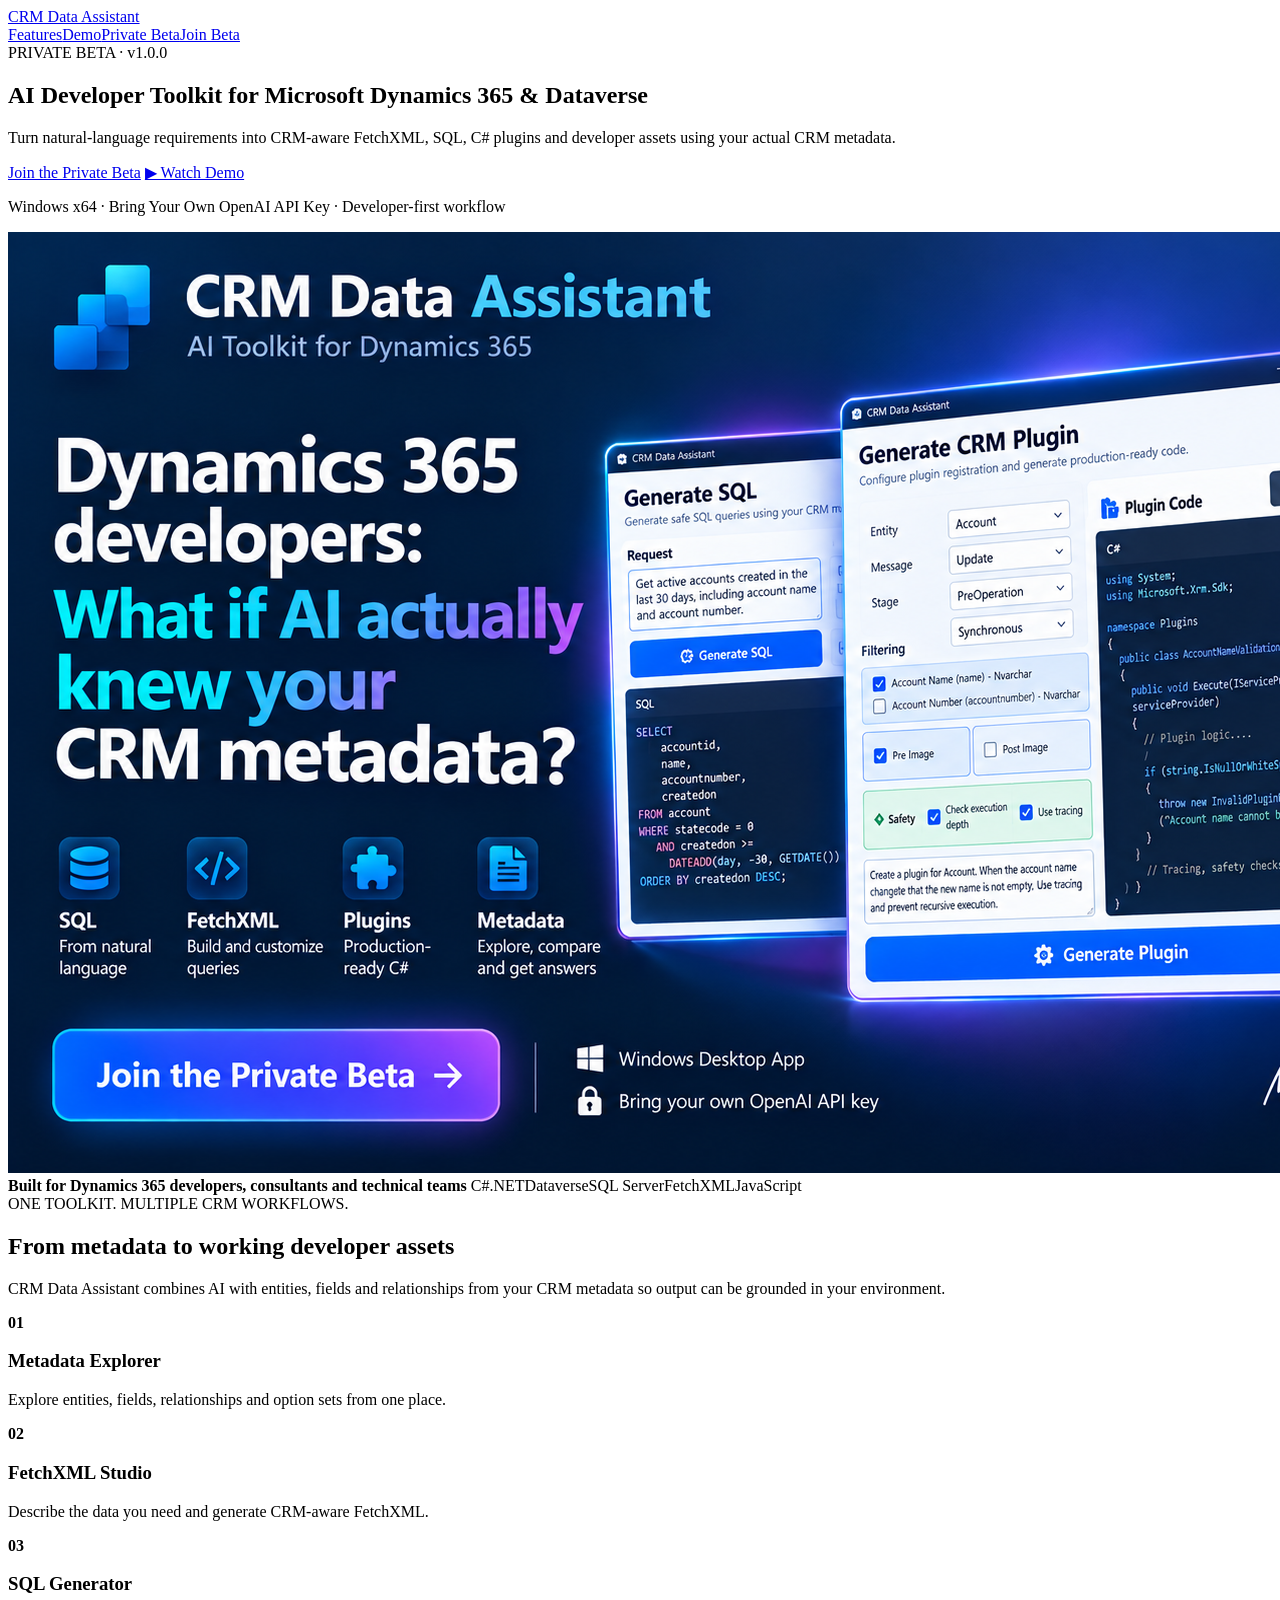
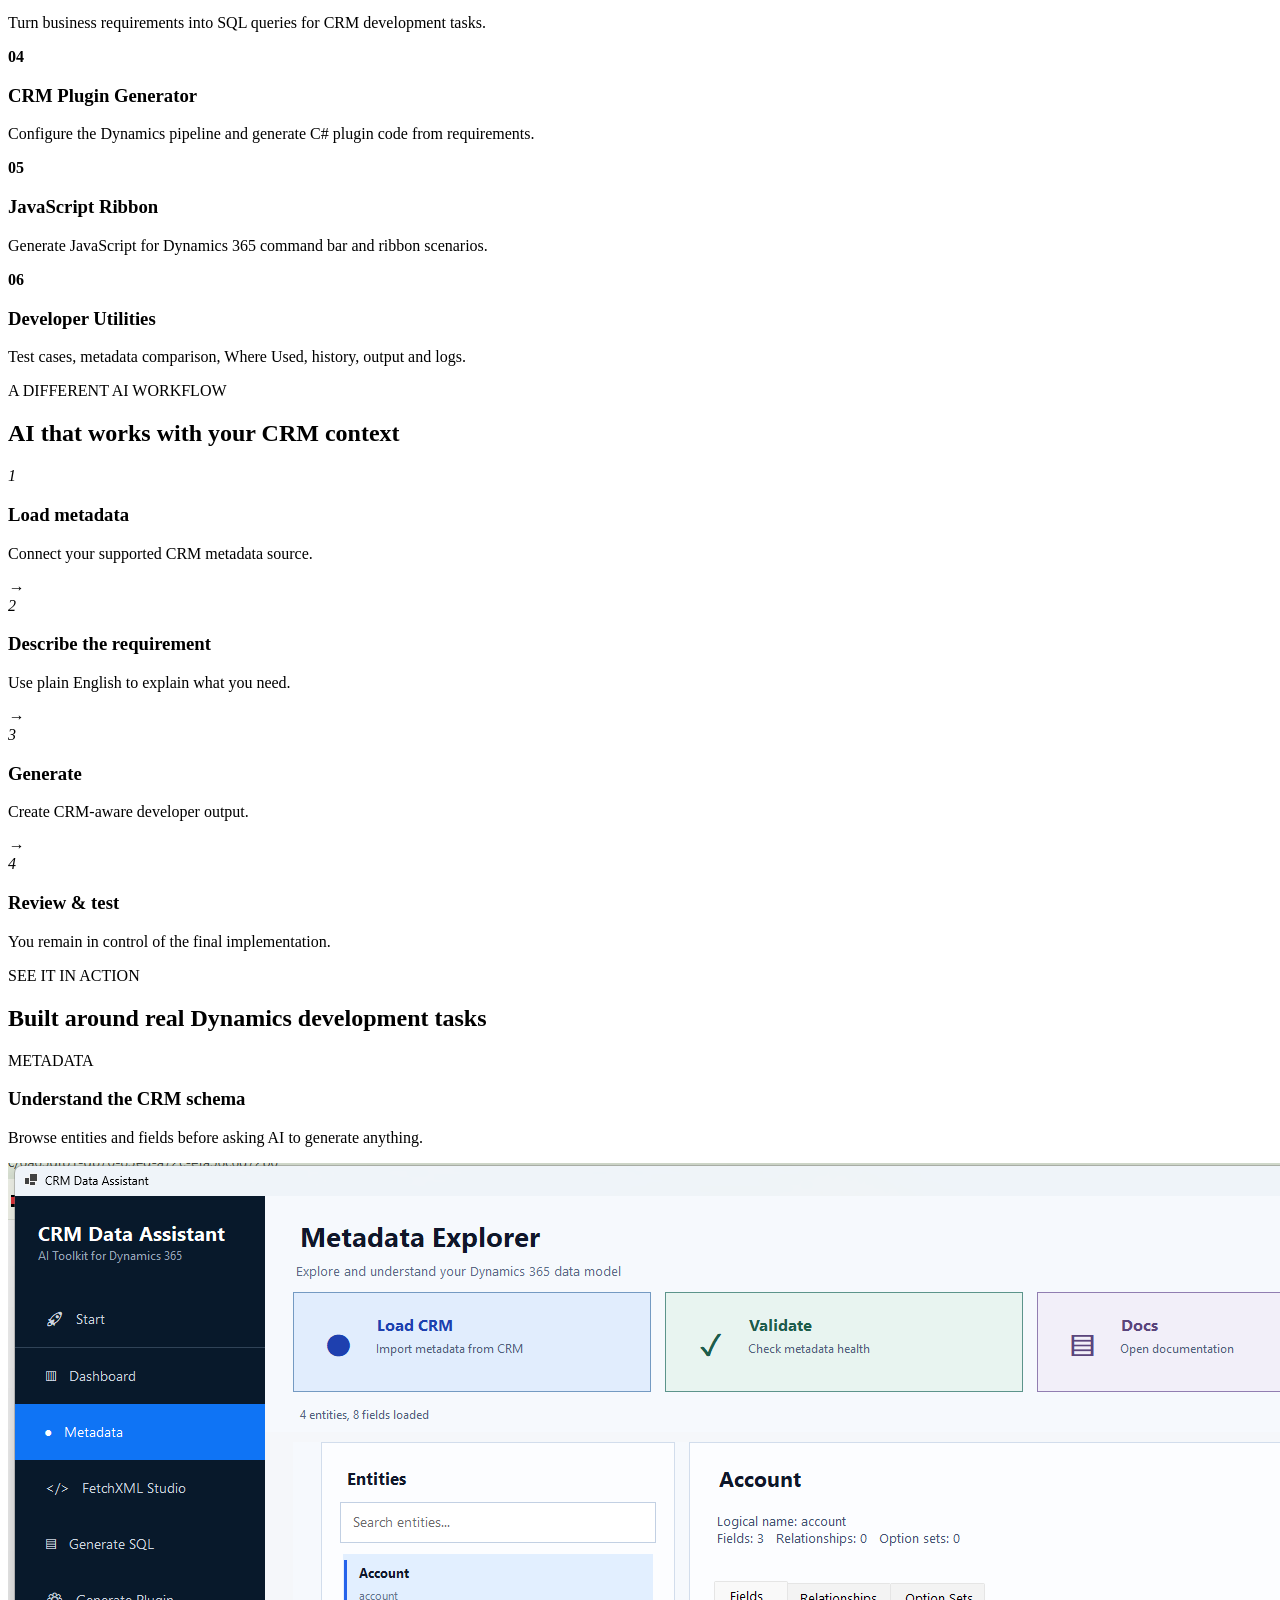
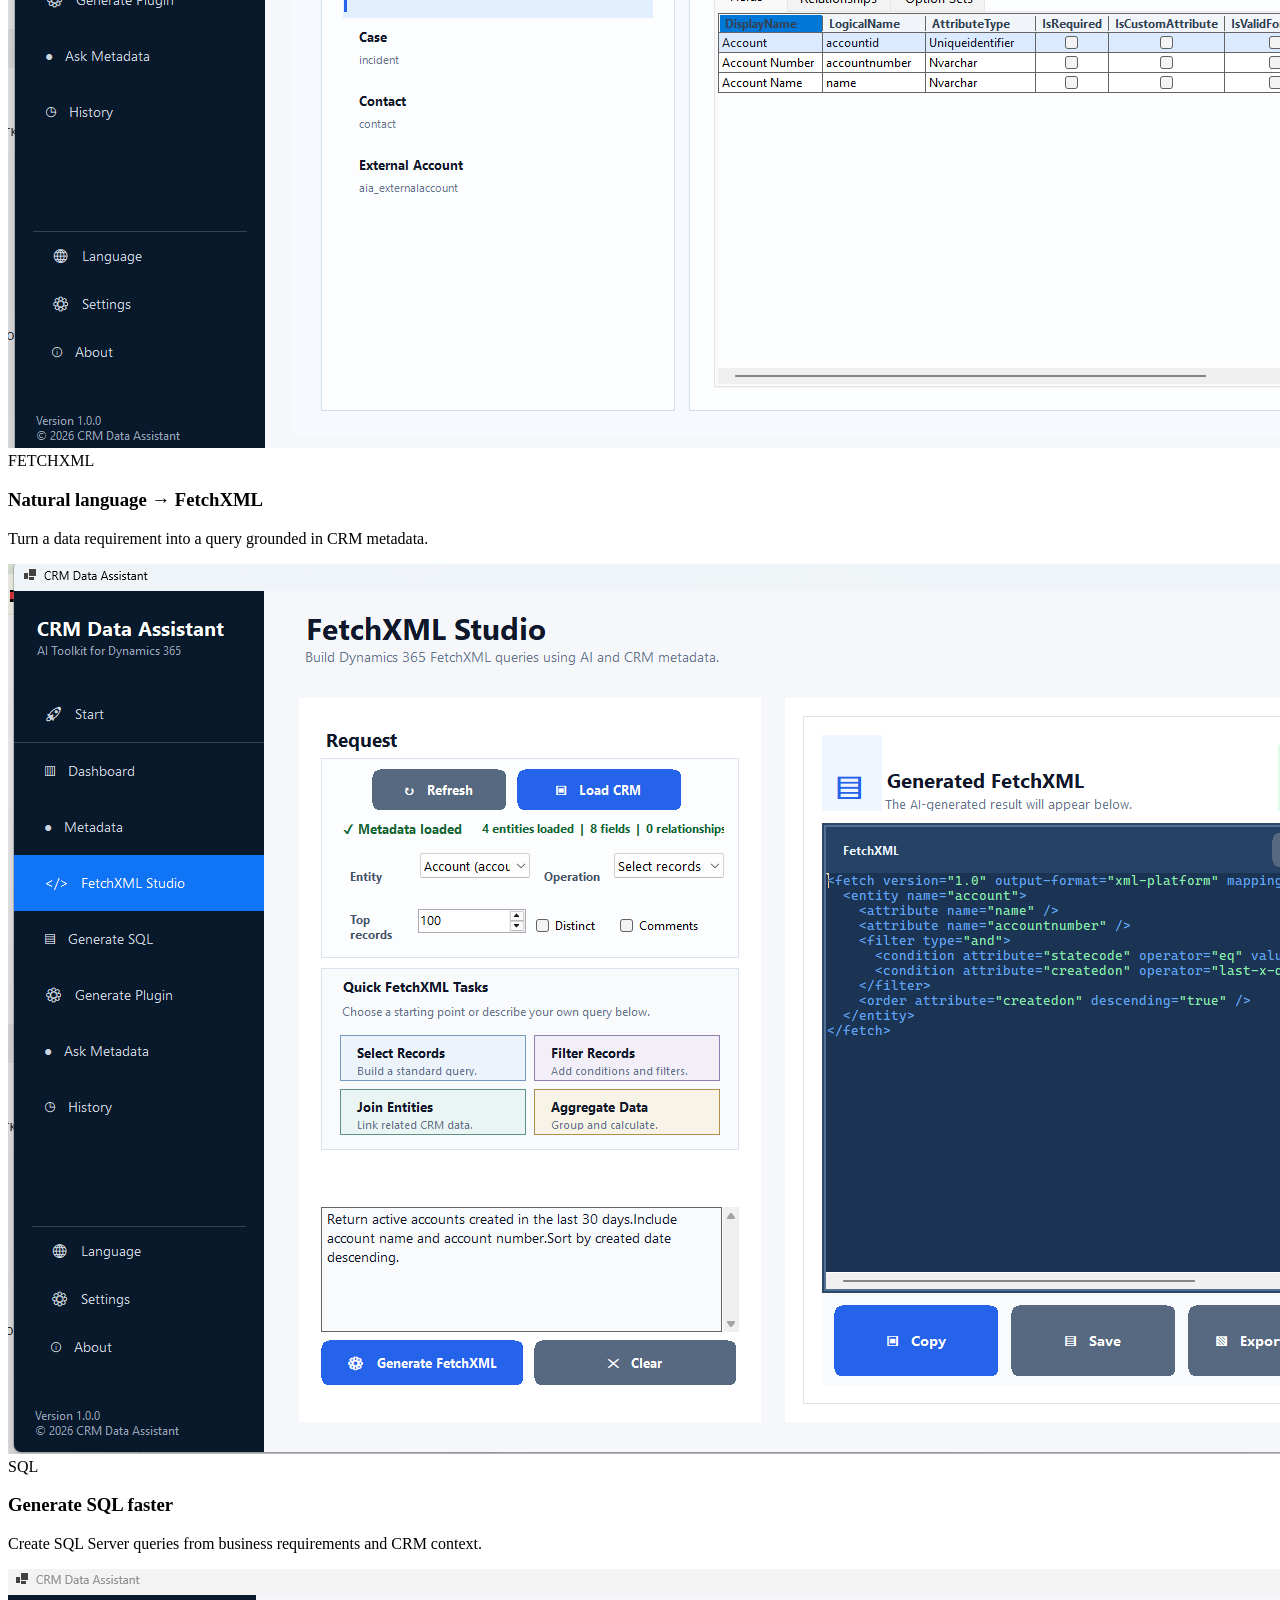
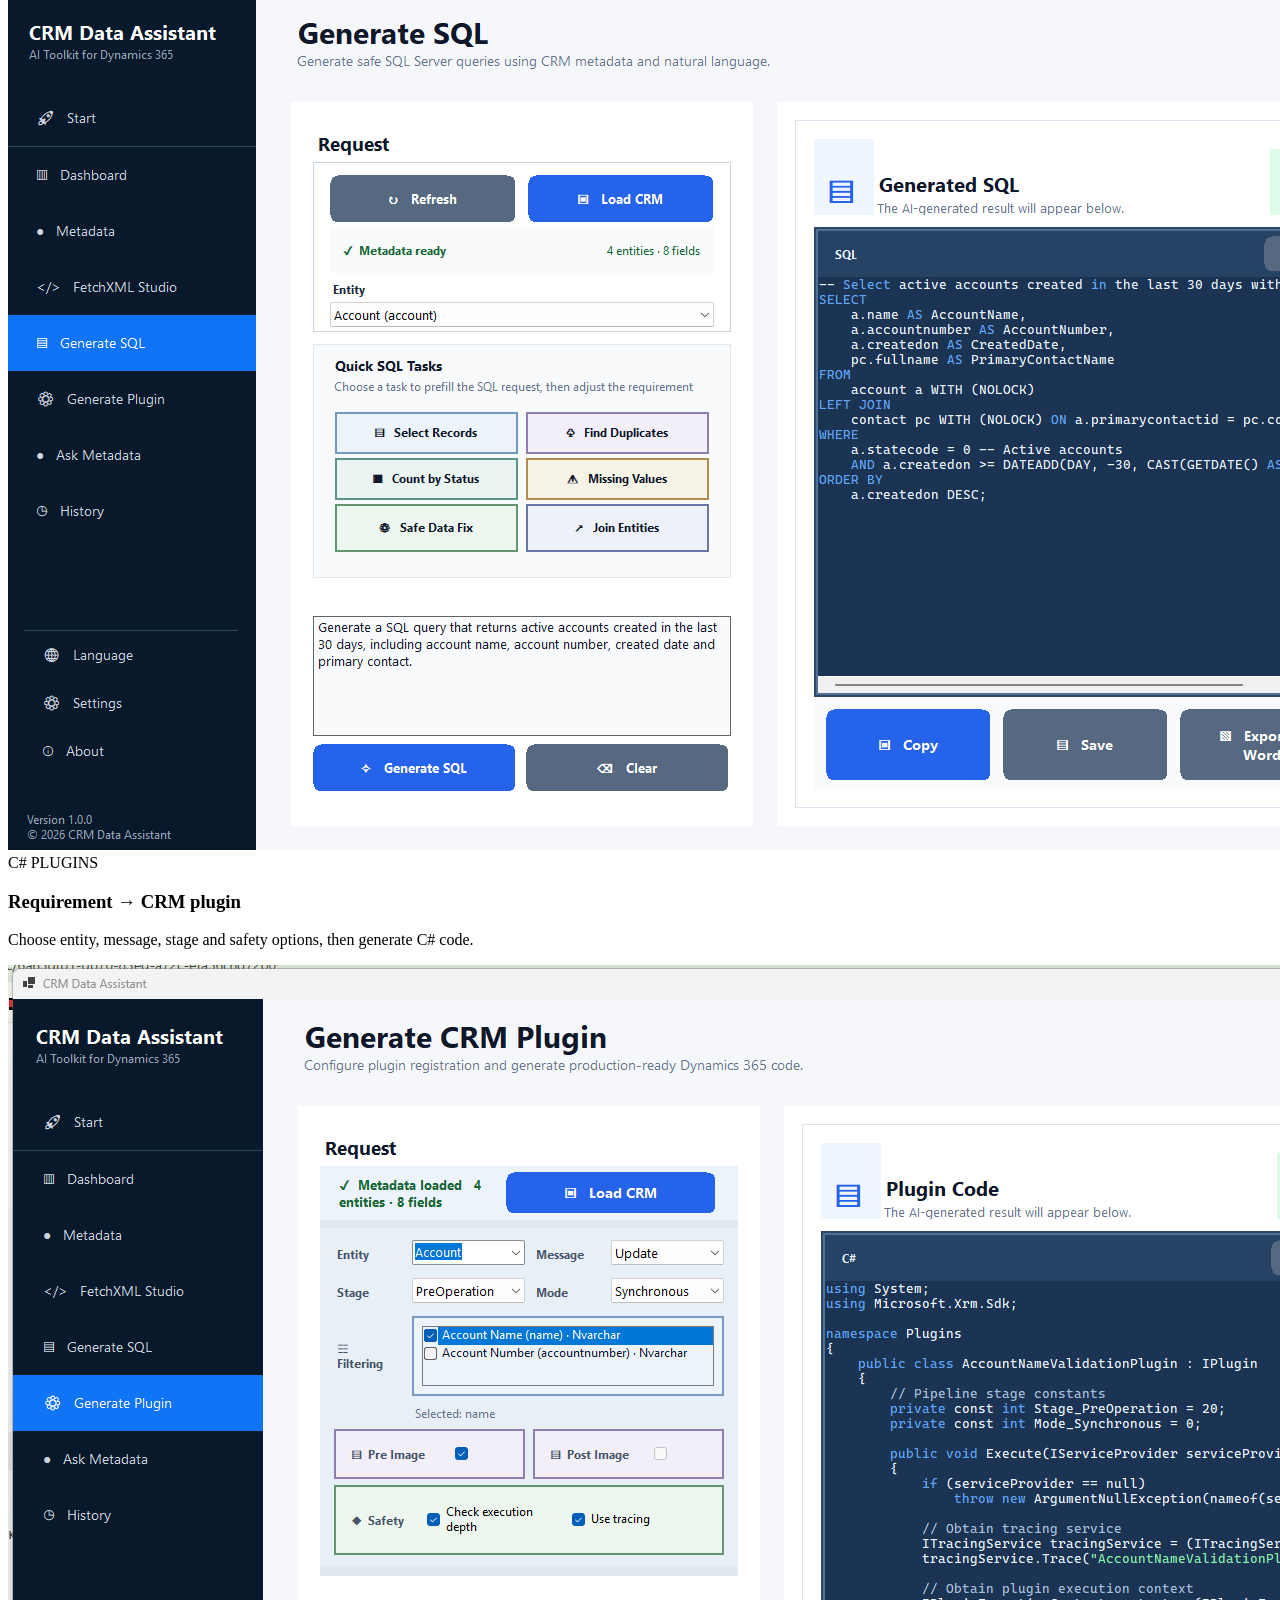
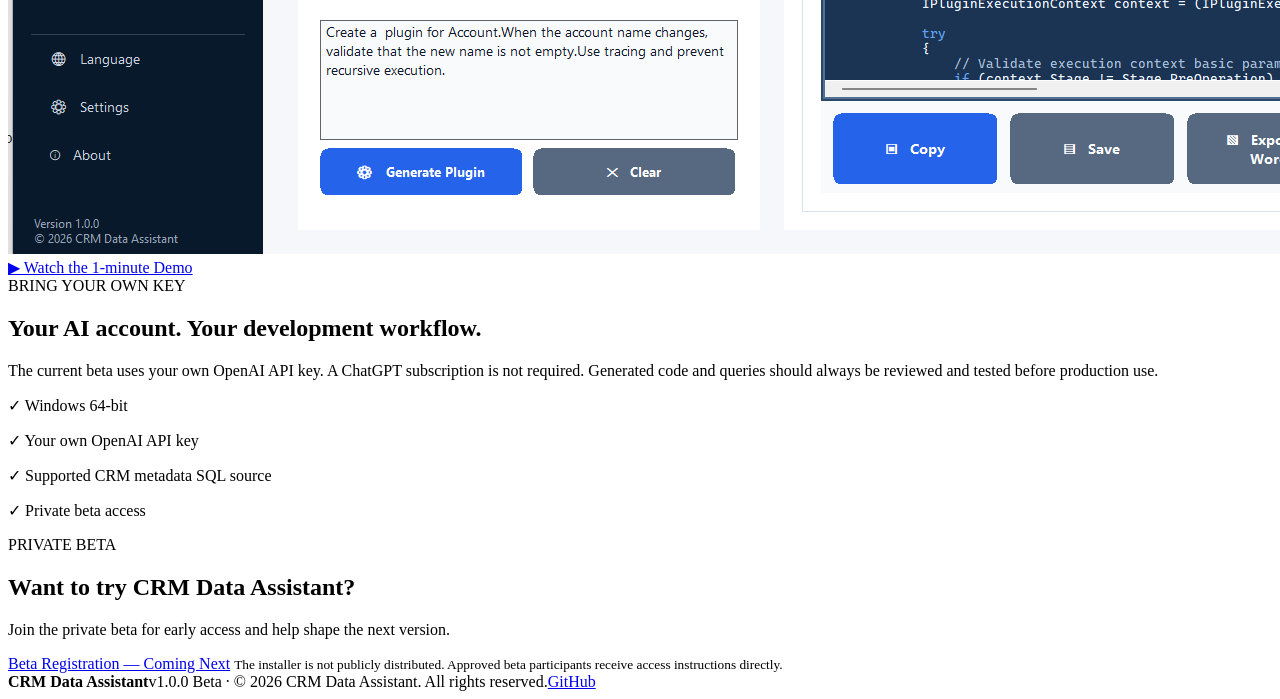
==== index.html @ db1816ad "Add landing page index.html" ====
<!doctype html>
<html lang="en">
<head>
  <meta charset="utf-8">
  <meta name="viewport" content="width=device-width,initial-scale=1">
  <title>CRM Data Assistant — AI Toolkit for Dynamics 365</title>
  <meta name="description" content="AI Developer Toolkit for Microsoft Dynamics 365 and Dataverse. Generate CRM-aware FetchXML, SQL, C# plugins and more using your metadata.">
  <link rel="stylesheet" href="styles.css">
</head>
<body>
<header class="nav">
  <a class="brand" href="#">CRM Data Assistant</a>
  <nav><a href="#features">Features</a><a href="#demo">Demo</a><a href="#beta">Private Beta</a><a class="smallbtn" href="#beta">Join Beta</a></nav>
</header>

<main>
<section class="hero">
  <div class="hero-copy">
    <span class="pill">PRIVATE BETA · v1.0.0</span>
    <h1>AI Developer Toolkit for <span>Microsoft Dynamics 365</span> & Dataverse</h1>
    <p class="lead">Turn natural-language requirements into CRM-aware FetchXML, SQL, C# plugins and developer assets using your actual CRM metadata.</p>
    <div class="actions">
      <a class="btn primary" href="#beta">Join the Private Beta</a>
      <a class="btn secondary" href="https://youtu.be/9RwmgCRrrFs" target="_blank" rel="noopener">▶ Watch Demo</a>
    </div>
    <p class="micro">Windows x64 · Bring Your Own OpenAI API Key · Developer-first workflow</p>
  </div>
  <img class="hero-img" src="CrmDataPicEng.png" alt="CRM Data Assistant">
</section>

<section class="trust">
  <strong>Built for Dynamics 365 developers, consultants and technical teams</strong>
  <span>C#</span><span>.NET</span><span>Dataverse</span><span>SQL Server</span><span>FetchXML</span><span>JavaScript</span>
</section>

<section id="features" class="section">
  <div class="section-head"><span class="eyebrow">ONE TOOLKIT. MULTIPLE CRM WORKFLOWS.</span><h2>From metadata to working developer assets</h2><p>CRM Data Assistant combines AI with entities, fields and relationships from your CRM metadata so output can be grounded in your environment.</p></div>
  <div class="cards">
    <article><b>01</b><h3>Metadata Explorer</h3><p>Explore entities, fields, relationships and option sets from one place.</p></article>
    <article><b>02</b><h3>FetchXML Studio</h3><p>Describe the data you need and generate CRM-aware FetchXML.</p></article>
    <article><b>03</b><h3>SQL Generator</h3><p>Turn business requirements into SQL queries for CRM development tasks.</p></article>
    <article><b>04</b><h3>CRM Plugin Generator</h3><p>Configure the Dynamics pipeline and generate C# plugin code from requirements.</p></article>
    <article><b>05</b><h3>JavaScript Ribbon</h3><p>Generate JavaScript for Dynamics 365 command bar and ribbon scenarios.</p></article>
    <article><b>06</b><h3>Developer Utilities</h3><p>Test cases, metadata comparison, Where Used, history, output and logs.</p></article>
  </div>
</section>

<section class="workflow section">
  <div class="section-head"><span class="eyebrow">A DIFFERENT AI WORKFLOW</span><h2>AI that works with your CRM context</h2></div>
  <div class="steps"><div><em>1</em><h3>Load metadata</h3><p>Connect your supported CRM metadata source.</p></div><i>→</i><div><em>2</em><h3>Describe the requirement</h3><p>Use plain English to explain what you need.</p></div><i>→</i><div><em>3</em><h3>Generate</h3><p>Create CRM-aware developer output.</p></div><i>→</i><div><em>4</em><h3>Review & test</h3><p>You remain in control of the final implementation.</p></div></div>
</section>

<section id="demo" class="section showcase">
  <div class="section-head"><span class="eyebrow">SEE IT IN ACTION</span><h2>Built around real Dynamics development tasks</h2></div>
  <article><div><span>METADATA</span><h3>Understand the CRM schema</h3><p>Browse entities and fields before asking AI to generate anything.</p></div><img src="metadata-explorer.png.png" alt="Metadata Explorer"></article>
  <article class="reverse"><div><span>FETCHXML</span><h3>Natural language → FetchXML</h3><p>Turn a data requirement into a query grounded in CRM metadata.</p></div><img src="fetchxml-studio.png.png" alt="FetchXML Studio"></article>
  <article><div><span>SQL</span><h3>Generate SQL faster</h3><p>Create SQL Server queries from business requirements and CRM context.</p></div><img src="sql-generator.png.png" alt="SQL Generator"></article>
  <article class="reverse"><div><span>C# PLUGINS</span><h3>Requirement → CRM plugin</h3><p>Choose entity, message, stage and safety options, then generate C# code.</p></div><img src="plugin-generator.png.png" alt="Plugin Generator"></article>
  <div class="center"><a class="btn primary" href="https://youtu.be/9RwmgCRrrFs" target="_blank" rel="noopener">▶ Watch the 1-minute Demo</a></div>
</section>

<section class="section byok">
  <div><span class="eyebrow">BRING YOUR OWN KEY</span><h2>Your AI account. Your development workflow.</h2><p>The current beta uses your own OpenAI API key. A ChatGPT subscription is not required. Generated code and queries should always be reviewed and tested before production use.</p></div>
  <div class="checklist"><p>✓ Windows 64-bit</p><p>✓ Your own OpenAI API key</p><p>✓ Supported CRM metadata SQL source</p><p>✓ Private beta access</p></div>
</section>

<section id="beta" class="cta">
  <span class="pill">PRIVATE BETA</span>
  <h2>Want to try CRM Data Assistant?</h2>
  <p>Join the private beta for early access and help shape the next version.</p>
  <a class="btn primary disabled" href="#" aria-disabled="true">Beta Registration — Coming Next</a>
  <small>The installer is not publicly distributed. Approved beta participants receive access instructions directly.</small>
</section>
</main>

<footer><strong>CRM Data Assistant</strong><span>v1.0.0 Beta · © 2026 CRM Data Assistant. All rights reserved.</span><a href="https://github.com/Sonpet1978/CRM-Data-Assistant">GitHub</a></footer>
</body>
</html>
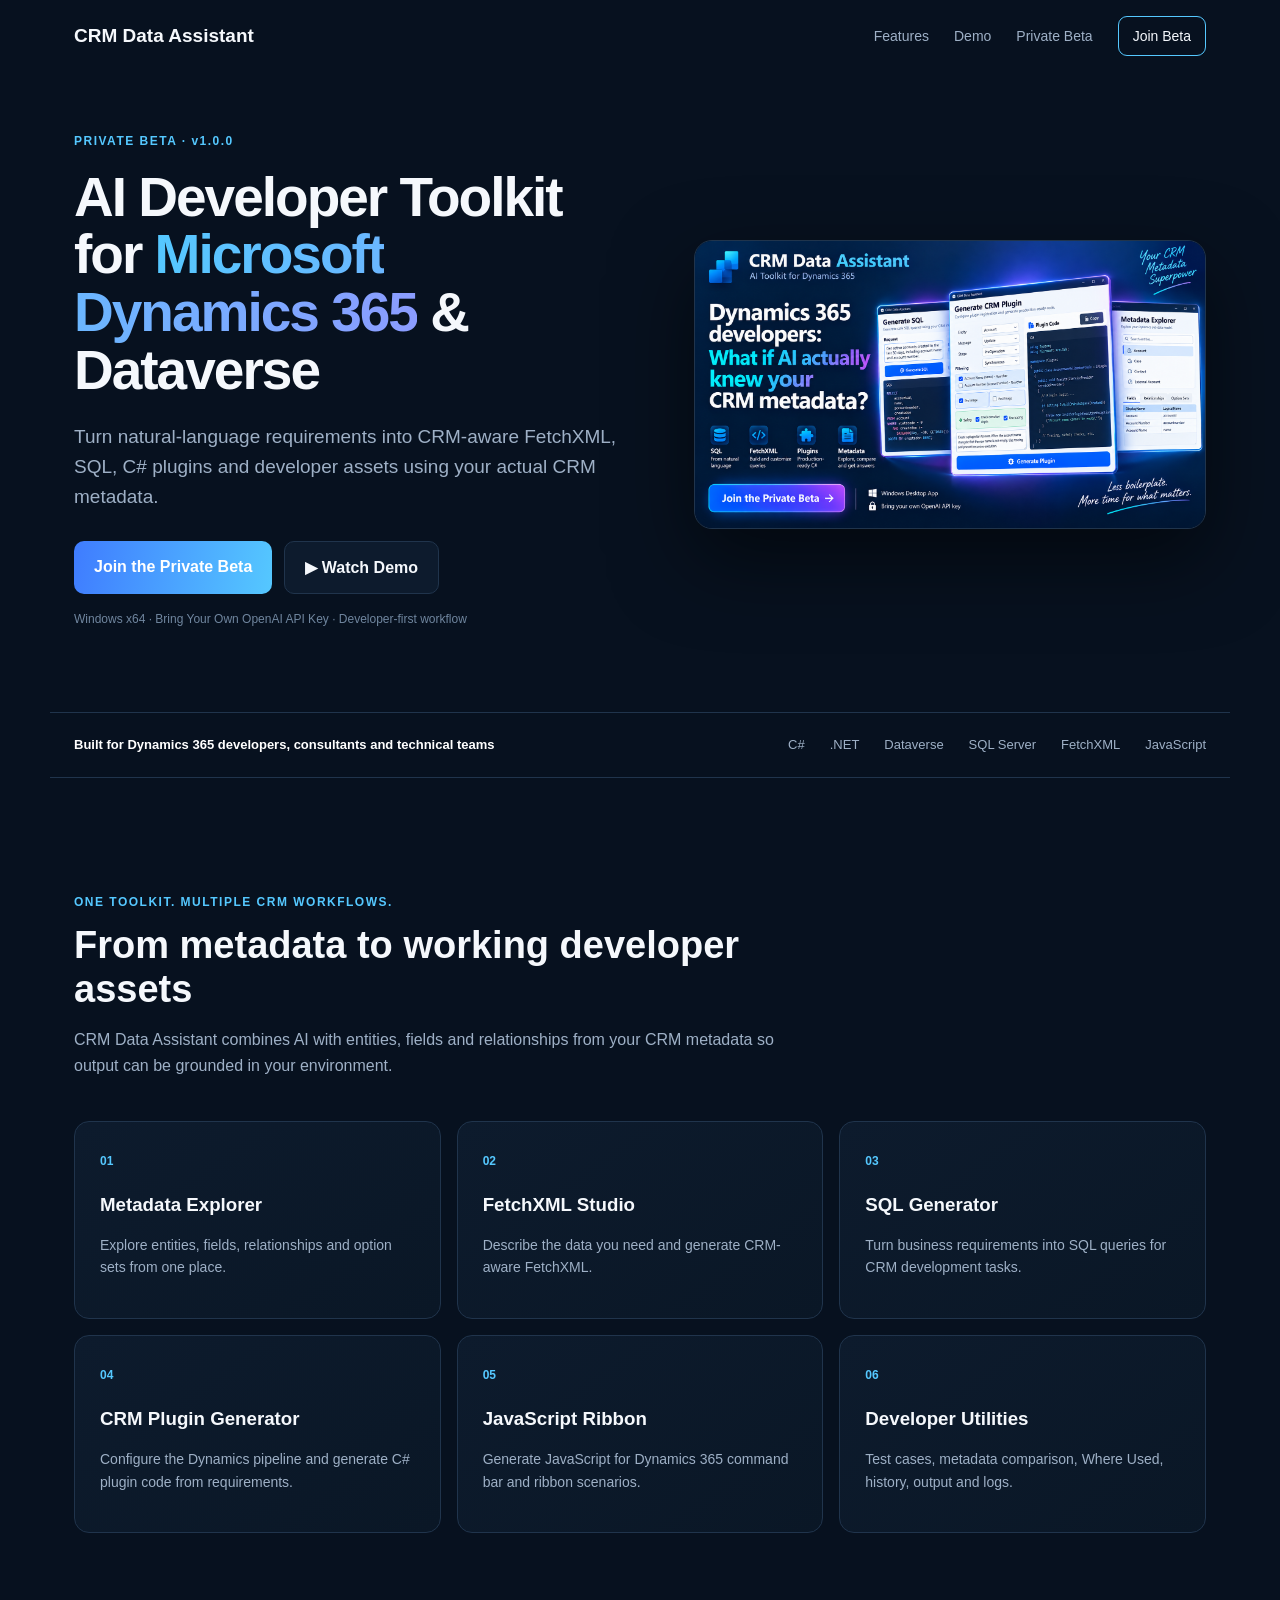
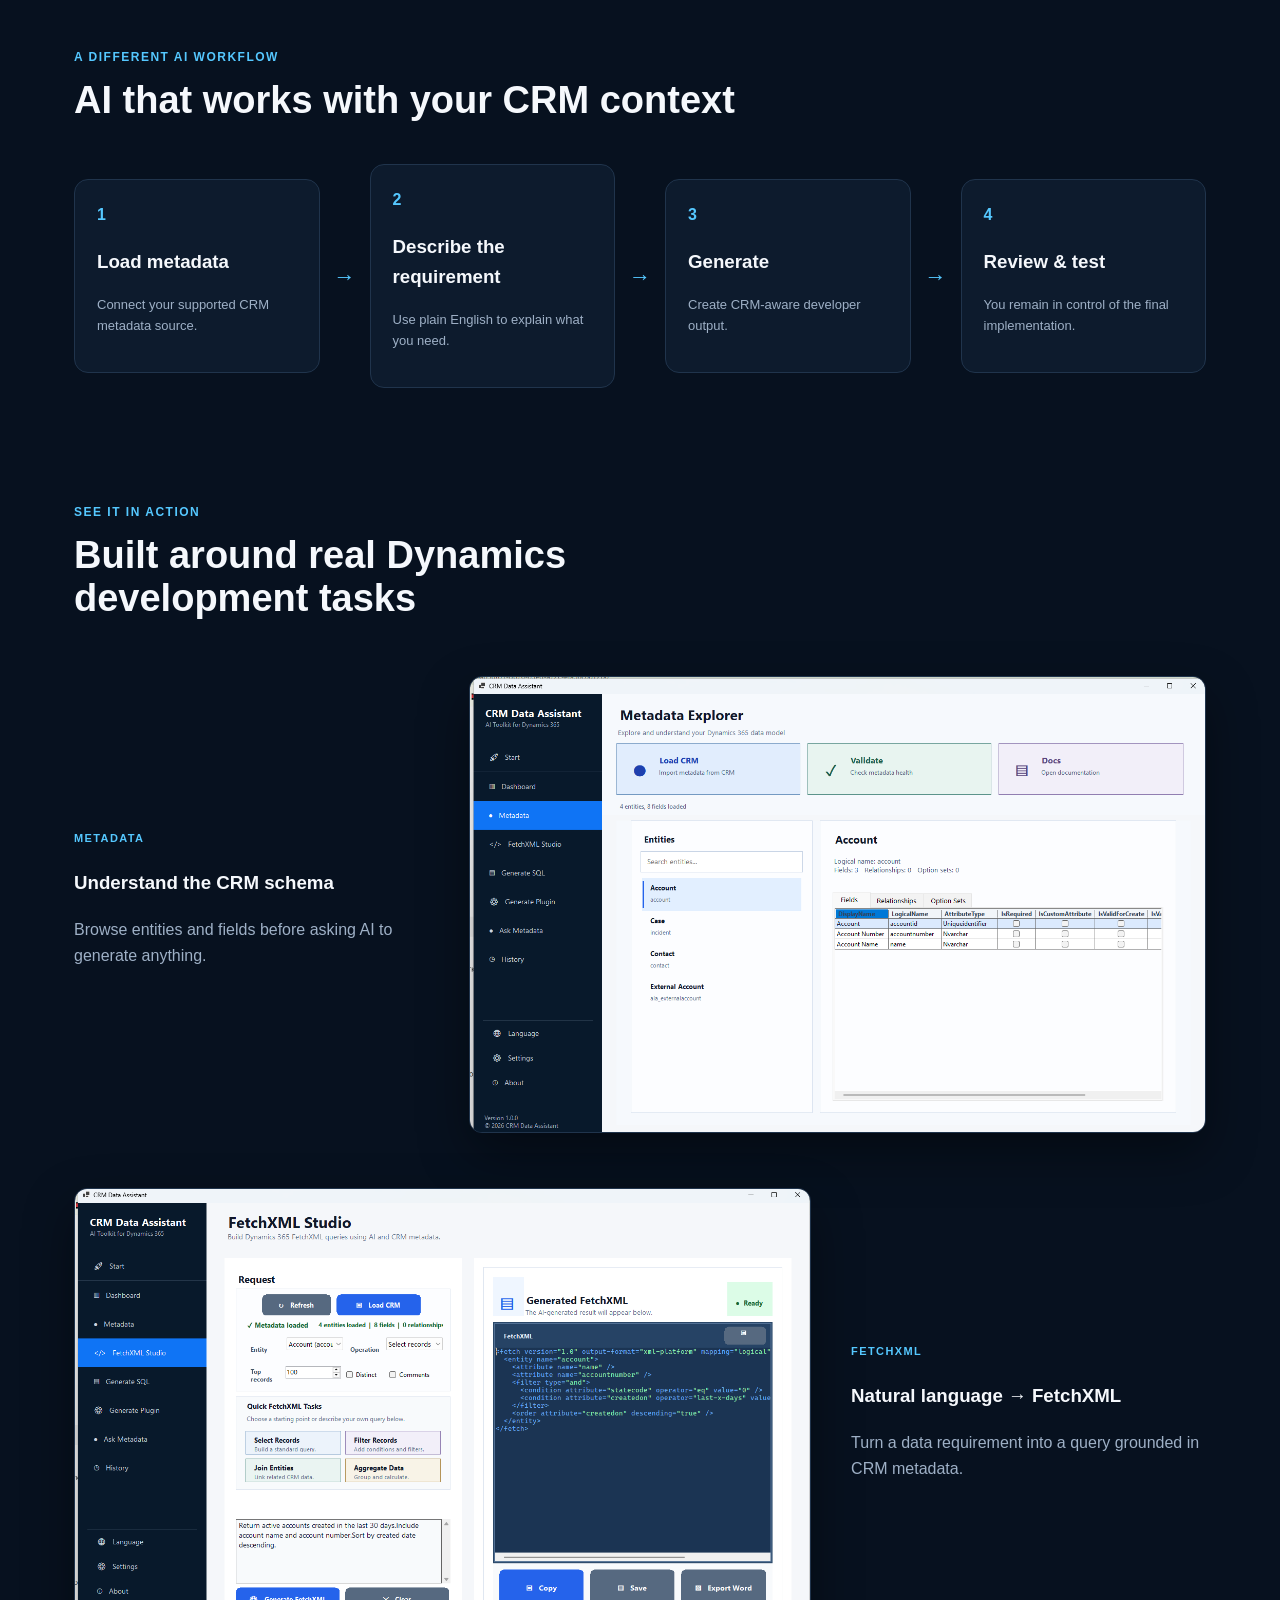
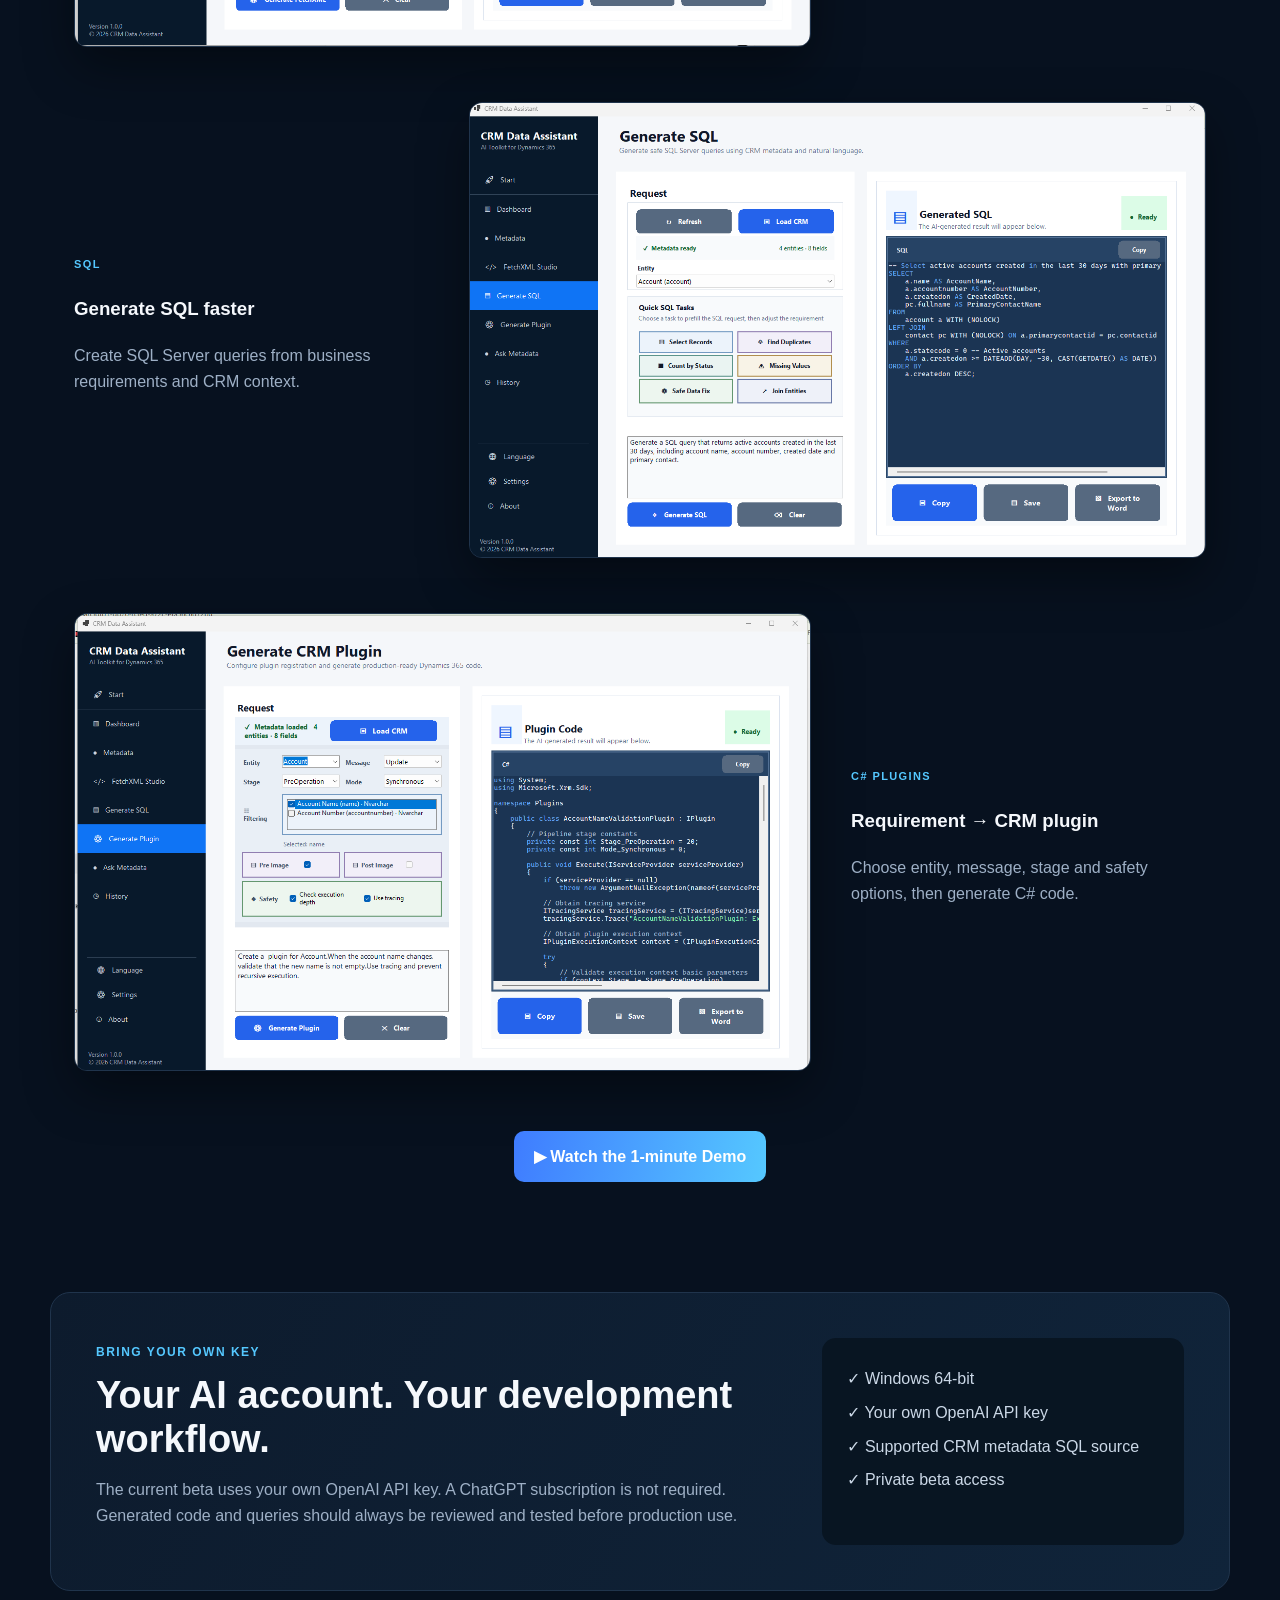
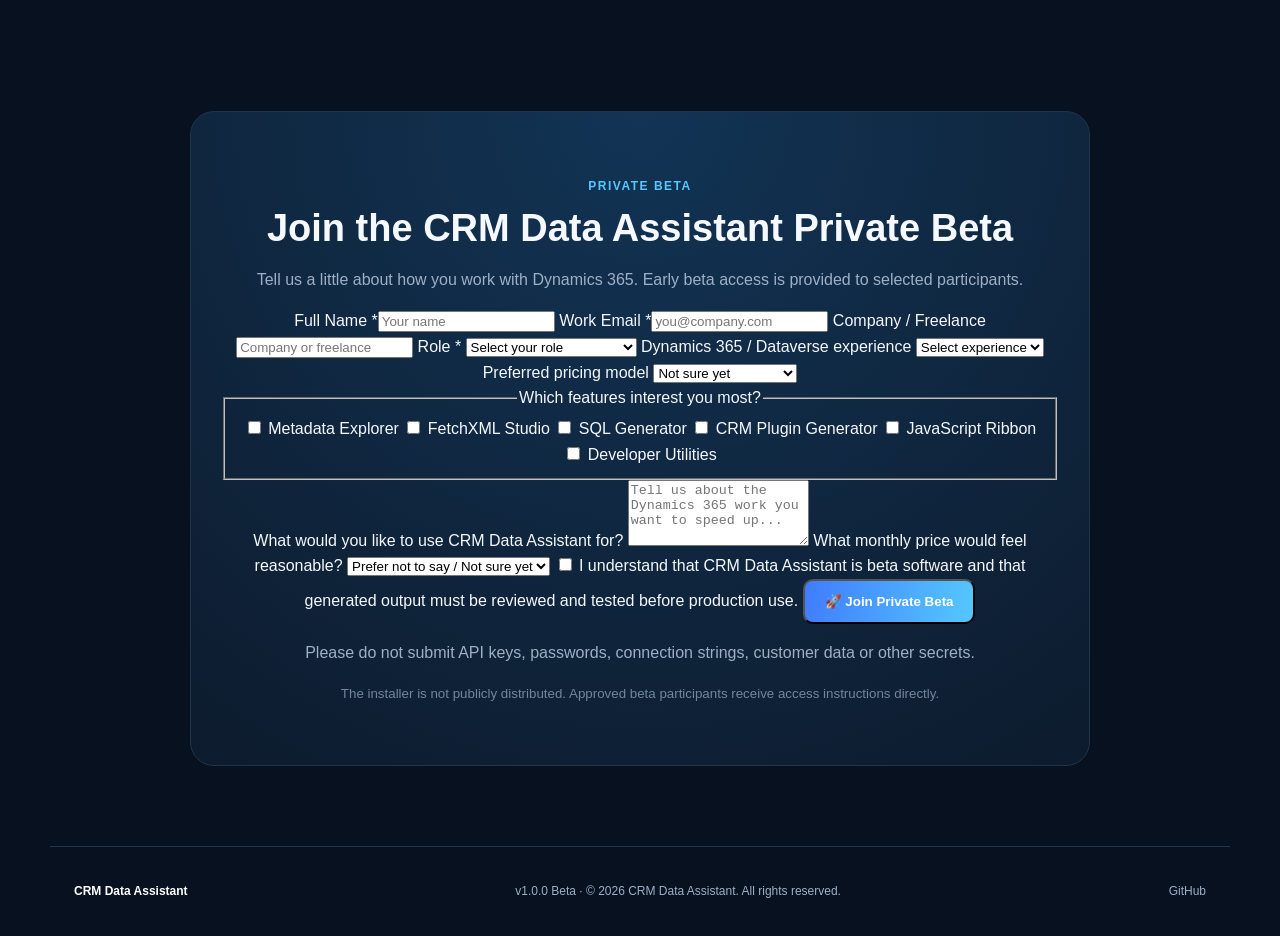
==== commit edc6ff4c: "Add private beta registration form" ====
--- a/index.html
+++ b/index.html
@@ -64,11 +64,64 @@
   <div class="checklist"><p>✓ Windows 64-bit</p><p>✓ Your own OpenAI API key</p><p>✓ Supported CRM metadata SQL source</p><p>✓ Private beta access</p></div>
 </section>
 
-<section id="beta" class="cta">
+<section id="beta" class="cta beta-section">
   <span class="pill">PRIVATE BETA</span>
-  <h2>Want to try CRM Data Assistant?</h2>
-  <p>Join the private beta for early access and help shape the next version.</p>
-  <a class="btn primary disabled" href="#" aria-disabled="true">Beta Registration — Coming Next</a>
+  <h2>Join the CRM Data Assistant Private Beta</h2>
+  <p>Tell us a little about how you work with Dynamics 365. Early beta access is provided to selected participants.</p>
+
+  <form class="beta-form" action="https://formspree.io/f/mdekjvwk" method="POST">
+    <div class="form-grid">
+      <label>Full Name *<input type="text" name="full_name" autocomplete="name" required placeholder="Your name"></label>
+      <label>Work Email *<input type="email" name="email" autocomplete="email" required placeholder="you@company.com"></label>
+      <label>Company / Freelance<input type="text" name="company" autocomplete="organization" placeholder="Company or freelance"></label>
+      <label>Role *
+        <select name="role" required>
+          <option value="" selected disabled>Select your role</option>
+          <option>Dynamics 365 Developer</option><option>Technical Consultant</option><option>Solution Architect</option><option>Administrator</option><option>Team Lead / Manager</option><option>Other</option>
+        </select>
+      </label>
+      <label>Dynamics 365 / Dataverse experience
+        <select name="experience">
+          <option value="" selected>Select experience</option><option>Less than 1 year</option><option>1–3 years</option><option>3–5 years</option><option>5+ years</option>
+        </select>
+      </label>
+      <label>Preferred pricing model
+        <select name="preferred_pricing">
+          <option value="" selected>Not sure yet</option><option>Monthly subscription</option><option>Annual subscription</option><option>One-time license</option>
+        </select>
+      </label>
+    </div>
+
+    <fieldset>
+      <legend>Which features interest you most?</legend>
+      <div class="checks">
+        <label><input type="checkbox" name="features" value="Metadata Explorer"> Metadata Explorer</label>
+        <label><input type="checkbox" name="features" value="FetchXML Studio"> FetchXML Studio</label>
+        <label><input type="checkbox" name="features" value="SQL Generator"> SQL Generator</label>
+        <label><input type="checkbox" name="features" value="CRM Plugin Generator"> CRM Plugin Generator</label>
+        <label><input type="checkbox" name="features" value="JavaScript Ribbon"> JavaScript Ribbon</label>
+        <label><input type="checkbox" name="features" value="Developer Utilities"> Developer Utilities</label>
+      </div>
+    </fieldset>
+
+    <label>What would you like to use CRM Data Assistant for?
+      <textarea name="use_case" rows="4" placeholder="Tell us about the Dynamics 365 work you want to speed up..."></textarea>
+    </label>
+
+    <label>What monthly price would feel reasonable?
+      <select name="reasonable_monthly_price">
+        <option value="" selected>Prefer not to say / Not sure yet</option><option>€10–20 / month</option><option>€20–30 / month</option><option>€30–50 / month</option><option>€50+ / month</option><option>I prefer a one-time license</option>
+      </select>
+    </label>
+
+    <label class="consent"><input type="checkbox" name="beta_acknowledgement" value="accepted" required> <span>I understand that CRM Data Assistant is beta software and that generated output must be reviewed and tested before production use.</span></label>
+
+    <input type="hidden" name="_subject" value="New CRM Data Assistant Private Beta Registration">
+    <input type="hidden" name="source" value="CRM Data Assistant Landing Page">
+    <button class="btn primary submit-btn" type="submit">🚀 Join Private Beta</button>
+    <p class="form-note">Please do not submit API keys, passwords, connection strings, customer data or other secrets.</p>
+  </form>
+
   <small>The installer is not publicly distributed. Approved beta participants receive access instructions directly.</small>
 </section>
 </main>
--- a/styles.css
+++ b/styles.css
@@ -0,0 +1 @@
+:root{--bg:#07111f;--panel:#0d1b2d;--panel2:#10243a;--text:#f5f8fc;--muted:#9eb0c6;--accent:#55c8ff;--accent2:#3f7cff;--line:#20344c;--max:1180px}*{box-sizing:border-box}html{scroll-behavior:smooth}body{margin:0;background:var(--bg);color:var(--text);font-family:Inter,Segoe UI,Arial,sans-serif;line-height:1.6}a{color:inherit;text-decoration:none}.nav{height:72px;display:flex;align-items:center;justify-content:space-between;max-width:var(--max);margin:auto;padding:0 24px}.brand{font-weight:800;font-size:19px}.nav nav{display:flex;align-items:center;gap:25px;color:var(--muted);font-size:14px}.smallbtn{border:1px solid var(--accent);padding:8px 14px;border-radius:9px;color:var(--text)}.hero{max-width:var(--max);margin:55px auto 70px;padding:0 24px;display:grid;grid-template-columns:1.05fr .95fr;gap:55px;align-items:center}.pill,.eyebrow{color:var(--accent);font-size:12px;font-weight:800;letter-spacing:1.5px}.hero h1{font-size:55px;line-height:1.05;margin:16px 0 22px;letter-spacing:-2px}.hero h1 span{background:linear-gradient(90deg,var(--accent),#8b9cff);-webkit-background-clip:text;color:transparent}.lead{font-size:19px;color:var(--muted);max-width:680px}.actions{display:flex;gap:12px;margin:28px 0 16px}.btn{display:inline-block;padding:13px 20px;border-radius:10px;font-weight:750}.primary{background:linear-gradient(100deg,var(--accent2),var(--accent));color:white}.secondary{border:1px solid var(--line);background:var(--panel)}.micro{font-size:12px;color:#70869f}.hero-img{width:100%;border-radius:18px;box-shadow:0 30px 80px #0008;border:1px solid var(--line)}.trust{max-width:var(--max);margin:auto;padding:22px 24px;border-top:1px solid var(--line);border-bottom:1px solid var(--line);display:flex;gap:25px;flex-wrap:wrap;color:var(--muted);font-size:13px}.trust strong{color:white;margin-right:auto}.section{max-width:var(--max);margin:110px auto;padding:0 24px}.section-head{max-width:720px;margin-bottom:42px}.section h2,.cta h2{font-size:38px;line-height:1.15;margin:10px 0}.section-head p,.byok p,.cta p{color:var(--muted)}.cards{display:grid;grid-template-columns:repeat(3,1fr);gap:16px}.cards article{background:linear-gradient(145deg,var(--panel),#0a1726);border:1px solid var(--line);border-radius:15px;padding:25px;min-height:190px}.cards b{color:var(--accent);font-size:12px}.cards h3{margin:18px 0 8px}.cards p{color:var(--muted);font-size:14px}.steps{display:grid;grid-template-columns:1fr auto 1fr auto 1fr auto 1fr;gap:14px;align-items:center}.steps div{background:var(--panel);border:1px solid var(--line);padding:22px;border-radius:14px;min-height:170px}.steps em{font-style:normal;color:var(--accent);font-weight:800}.steps i{color:var(--accent);font-style:normal;font-size:22px}.steps p{color:var(--muted);font-size:13px}.showcase article{display:grid;grid-template-columns:.65fr 1.35fr;gap:40px;align-items:center;margin:55px 0}.showcase article.reverse{grid-template-columns:1.35fr .65fr}.showcase article.reverse div{order:2}.showcase img{width:100%;border:1px solid var(--line);border-radius:13px;box-shadow:0 20px 50px #0006}.showcase article span{color:var(--accent);font-size:11px;font-weight:800;letter-spacing:1.4px}.showcase article p{color:var(--muted)}.center{text-align:center;margin-top:60px}.byok{background:linear-gradient(120deg,var(--panel),var(--panel2));border:1px solid var(--line);border-radius:20px;padding:45px;display:grid;grid-template-columns:1.3fr .7fr;gap:55px}.checklist{background:#081522;border-radius:14px;padding:20px 25px}.checklist p{color:#cbd8e7;margin:8px 0}.cta{text-align:center;max-width:900px;margin:120px auto 80px;padding:60px 30px;background:radial-gradient(circle at top,#123455,var(--panel));border:1px solid var(--line);border-radius:24px}.cta small{display:block;color:#71869e;margin-top:18px}.disabled{opacity:.8;cursor:default}footer{max-width:var(--max);margin:auto;padding:35px 24px;border-top:1px solid var(--line);display:flex;gap:25px;justify-content:space-between;color:var(--muted);font-size:12px}footer strong{color:white}@media(max-width:850px){.nav nav a:not(.smallbtn){display:none}.hero{grid-template-columns:1fr;margin-top:30px}.hero h1{font-size:42px}.cards{grid-template-columns:1fr 1fr}.steps{grid-template-columns:1fr}.steps i{display:none}.showcase article,.showcase article.reverse{grid-template-columns:1fr}.showcase article.reverse div{order:0}.byok{grid-template-columns:1fr}.section{margin-top:75px}}@media(max-width:560px){.hero h1{font-size:36px}.cards{grid-template-columns:1fr}.actions{flex-direction:column}.btn{text-align:center}.section h2,.cta h2{font-size:30px}footer{flex-direction:column}.hero{gap:30px}}
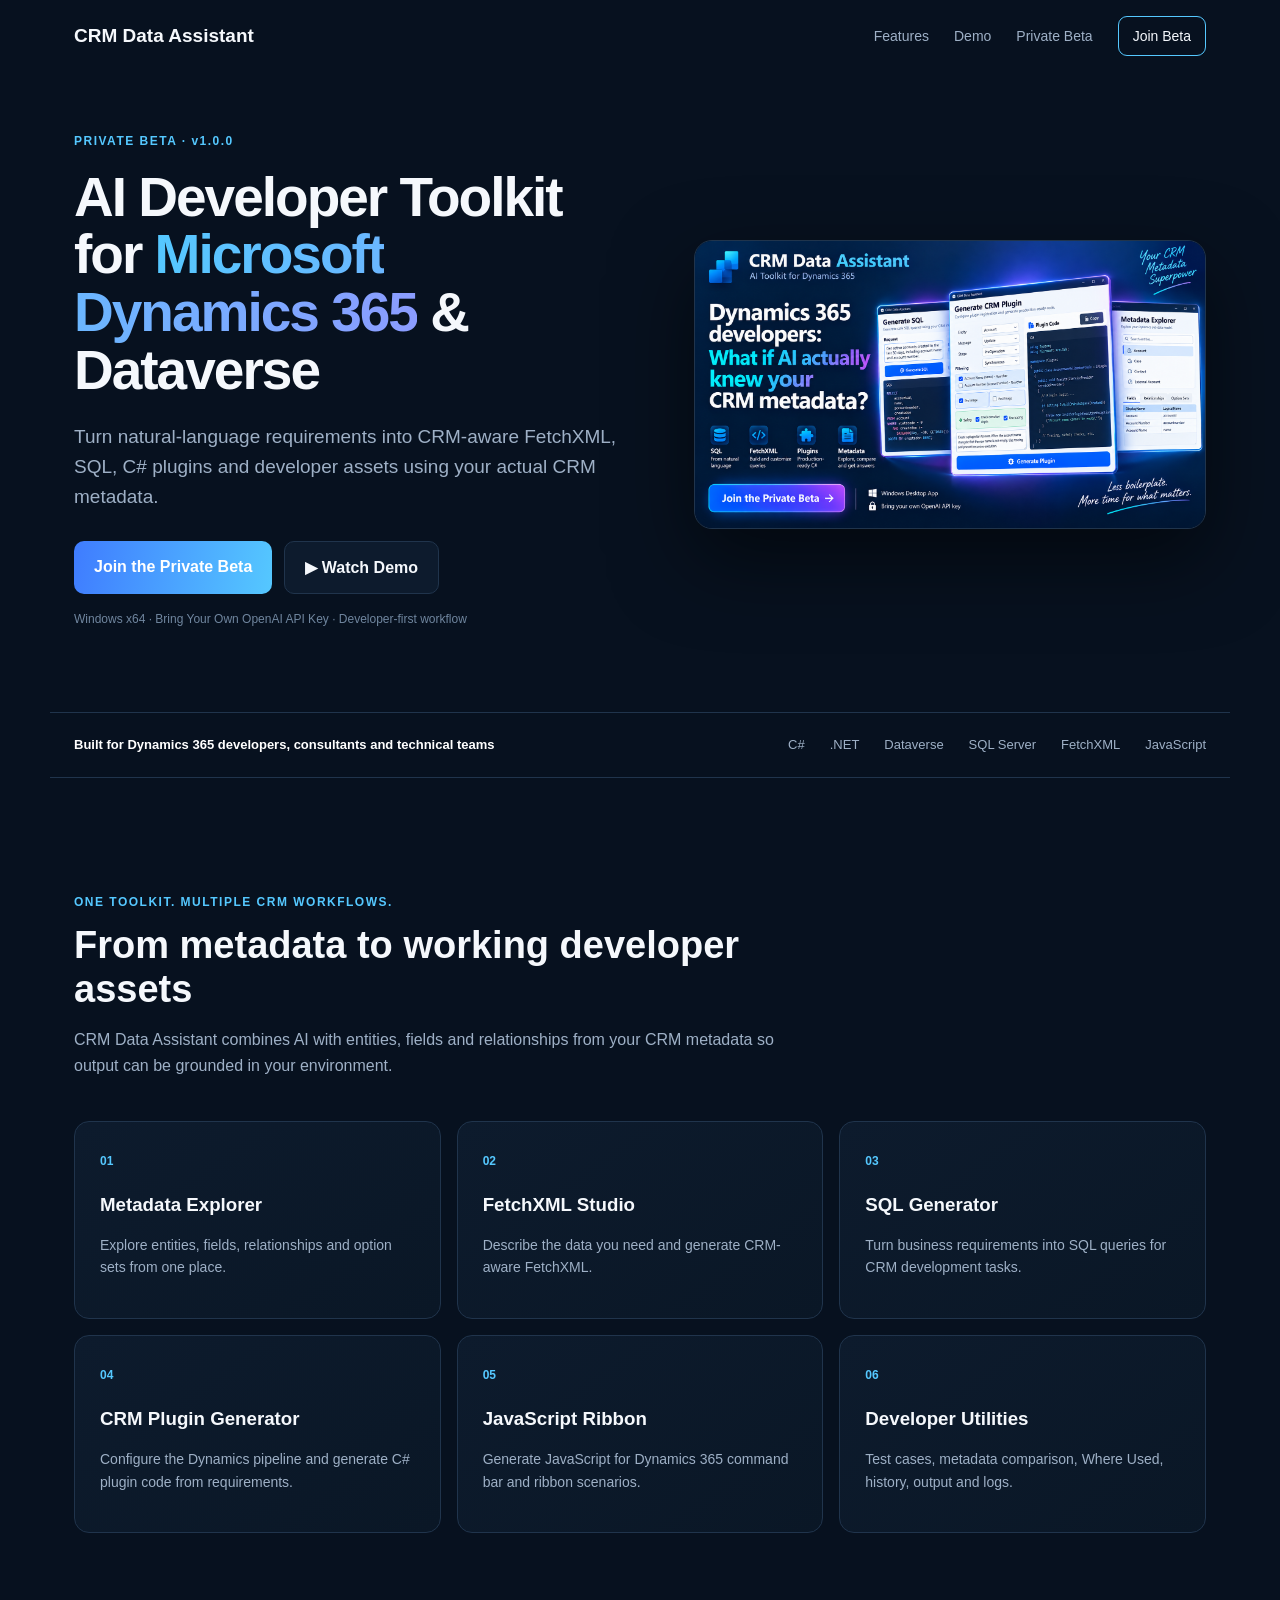
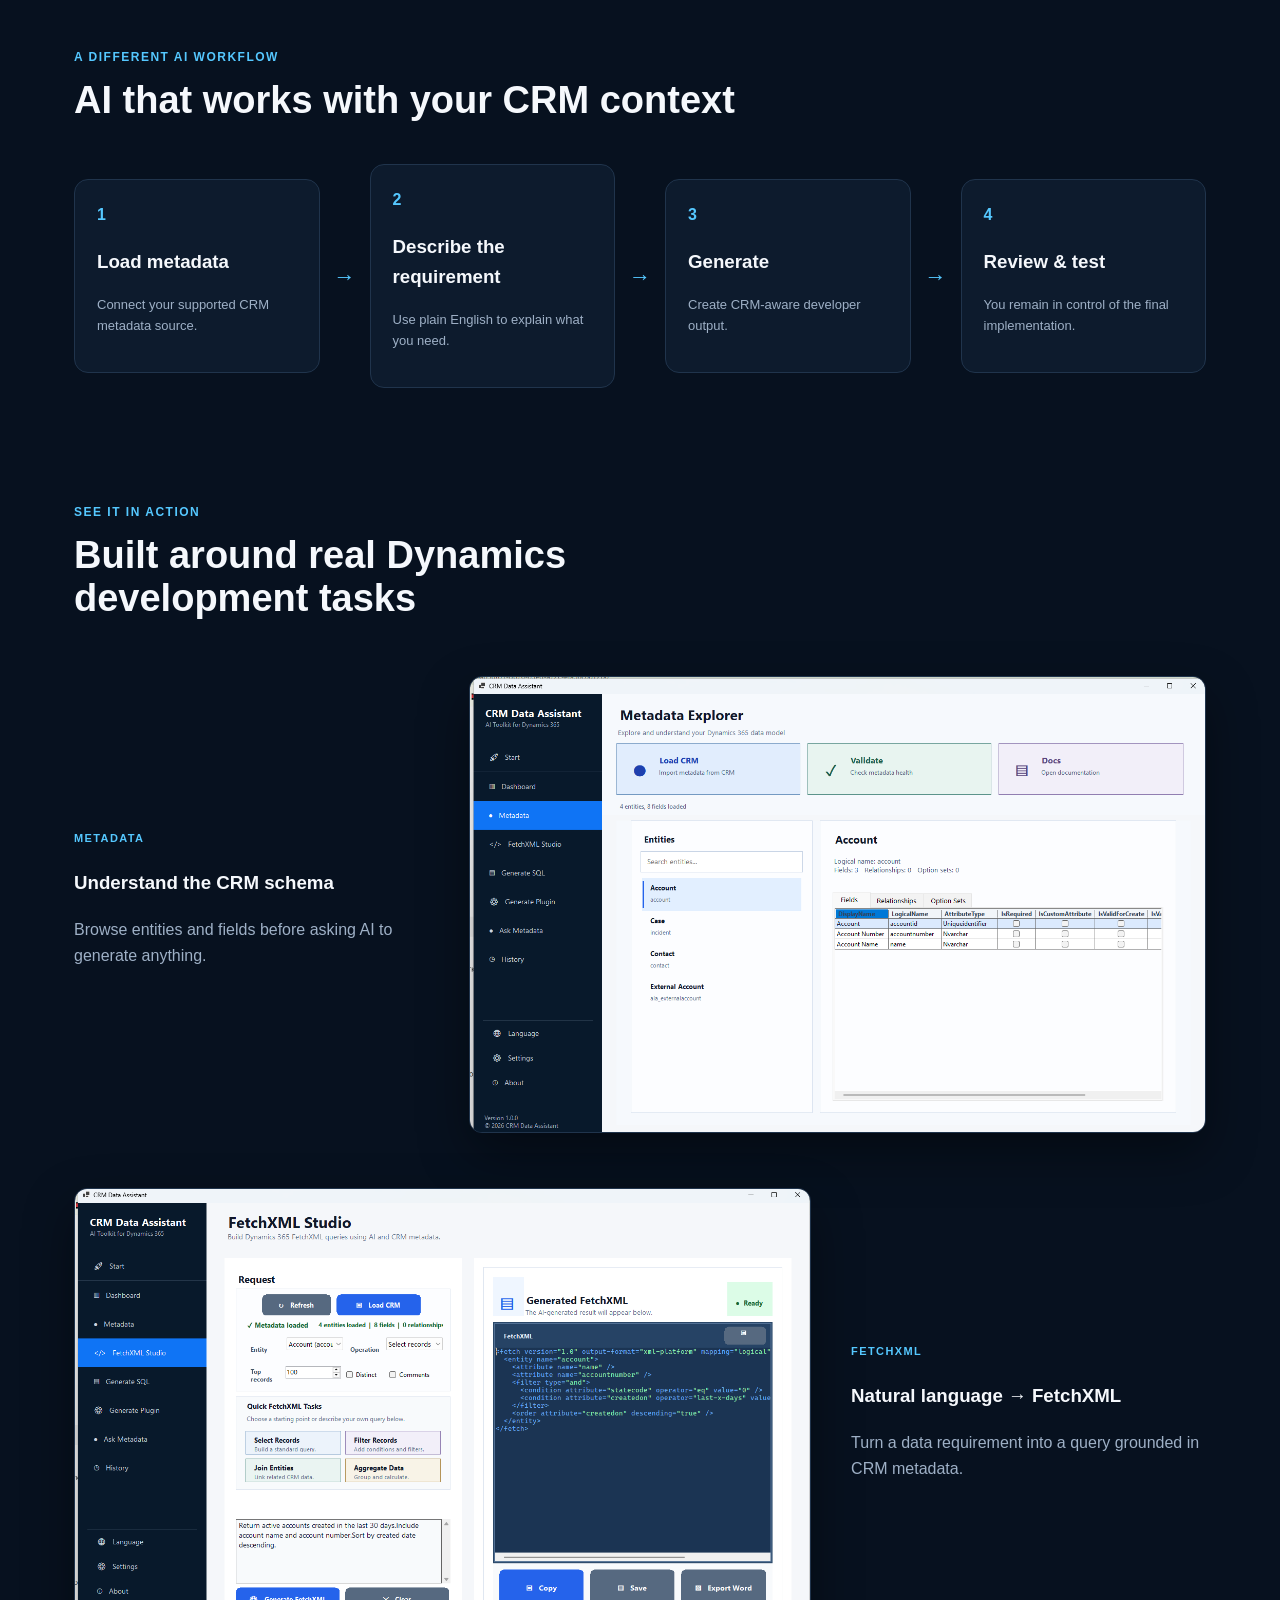
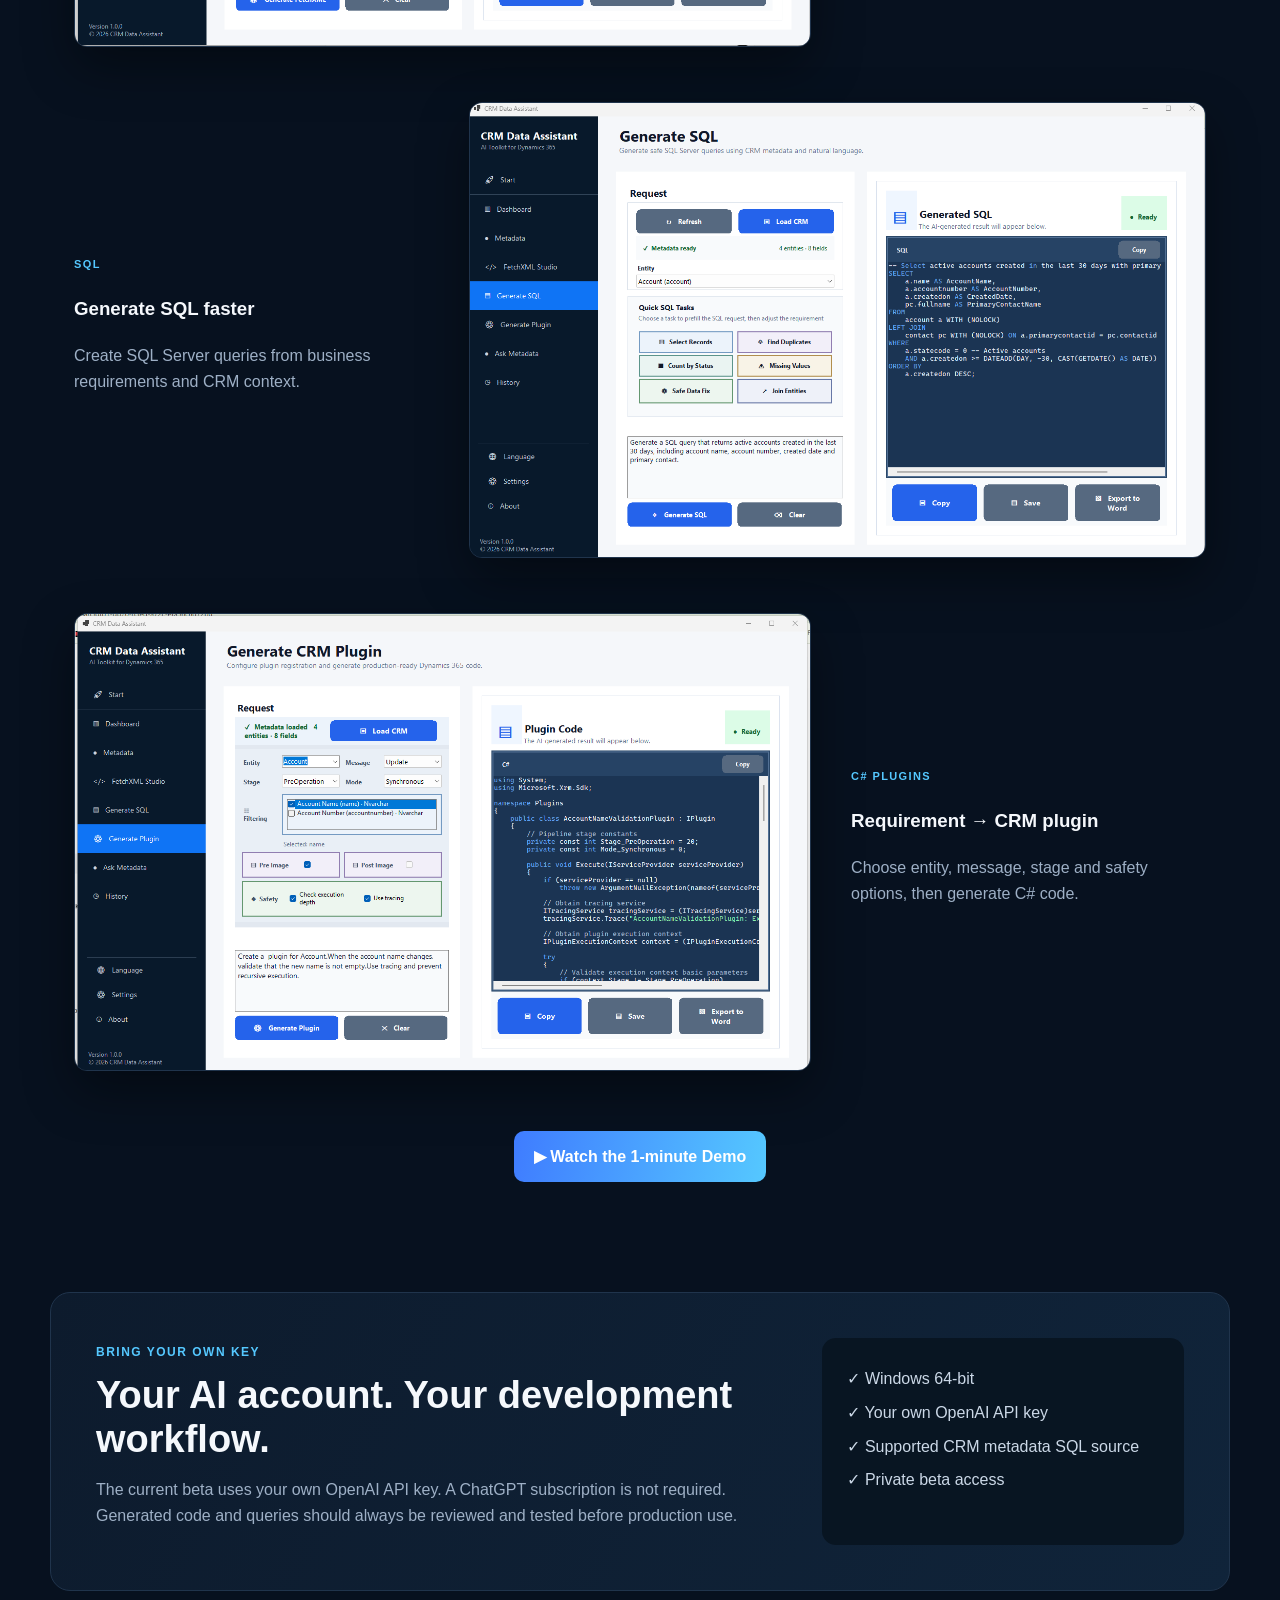
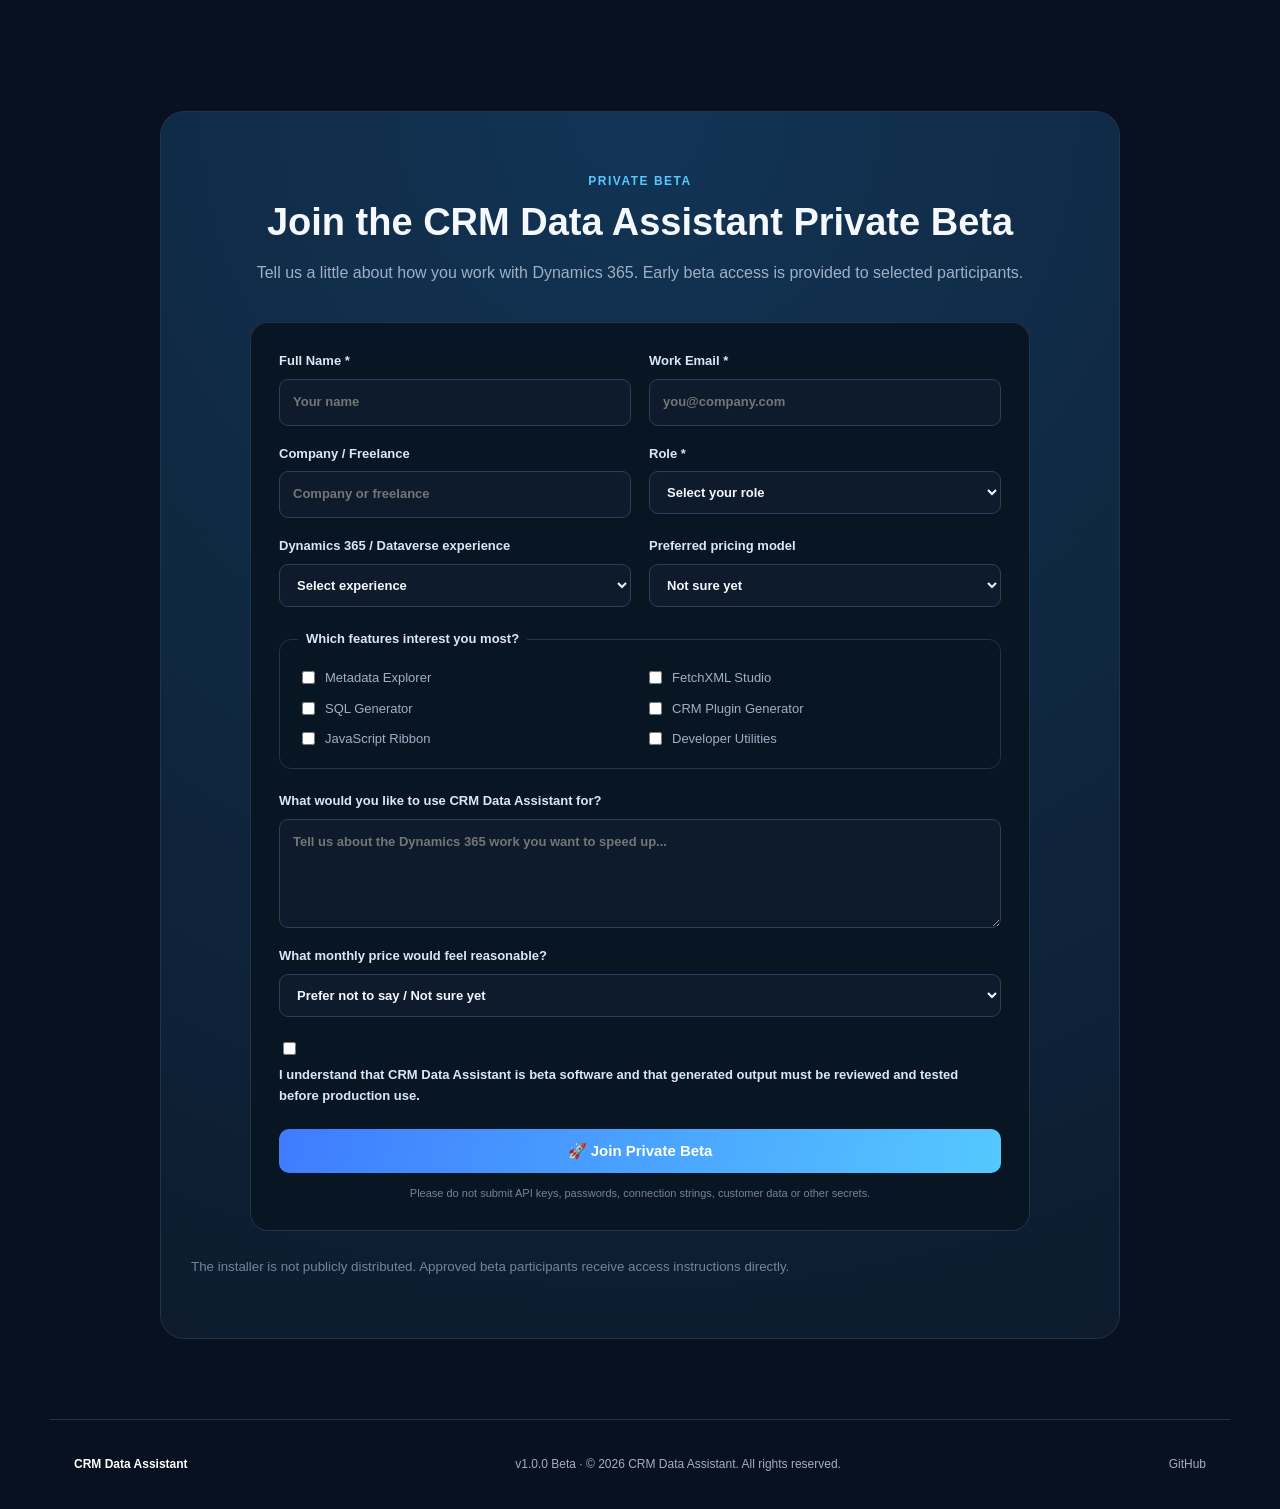
==== commit 47de2b3d: "Redirect beta registrations to branded thank-you page" ====
--- a/index.html
+++ b/index.html
@@ -117,6 +117,7 @@
     <label class="consent"><input type="checkbox" name="beta_acknowledgement" value="accepted" required> <span>I understand that CRM Data Assistant is beta software and that generated output must be reviewed and tested before production use.</span></label>
 
     <input type="hidden" name="_subject" value="New CRM Data Assistant Private Beta Registration">
+    <input type="hidden" name="_next" value="https://sonpet1978.github.io/CRM-Data-Assistant/thanks.html">
     <input type="hidden" name="source" value="CRM Data Assistant Landing Page">
     <button class="btn primary submit-btn" type="submit">🚀 Join Private Beta</button>
     <p class="form-note">Please do not submit API keys, passwords, connection strings, customer data or other secrets.</p>
--- a/styles.css
+++ b/styles.css
@@ -1 +1,3 @@
-:root{--bg:#07111f;--panel:#0d1b2d;--panel2:#10243a;--text:#f5f8fc;--muted:#9eb0c6;--accent:#55c8ff;--accent2:#3f7cff;--line:#20344c;--max:1180px}*{box-sizing:border-box}html{scroll-behavior:smooth}body{margin:0;background:var(--bg);color:var(--text);font-family:Inter,Segoe UI,Arial,sans-serif;line-height:1.6}a{color:inherit;text-decoration:none}.nav{height:72px;display:flex;align-items:center;justify-content:space-between;max-width:var(--max);margin:auto;padding:0 24px}.brand{font-weight:800;font-size:19px}.nav nav{display:flex;align-items:center;gap:25px;color:var(--muted);font-size:14px}.smallbtn{border:1px solid var(--accent);padding:8px 14px;border-radius:9px;color:var(--text)}.hero{max-width:var(--max);margin:55px auto 70px;padding:0 24px;display:grid;grid-template-columns:1.05fr .95fr;gap:55px;align-items:center}.pill,.eyebrow{color:var(--accent);font-size:12px;font-weight:800;letter-spacing:1.5px}.hero h1{font-size:55px;line-height:1.05;margin:16px 0 22px;letter-spacing:-2px}.hero h1 span{background:linear-gradient(90deg,var(--accent),#8b9cff);-webkit-background-clip:text;color:transparent}.lead{font-size:19px;color:var(--muted);max-width:680px}.actions{display:flex;gap:12px;margin:28px 0 16px}.btn{display:inline-block;padding:13px 20px;border-radius:10px;font-weight:750}.primary{background:linear-gradient(100deg,var(--accent2),var(--accent));color:white}.secondary{border:1px solid var(--line);background:var(--panel)}.micro{font-size:12px;color:#70869f}.hero-img{width:100%;border-radius:18px;box-shadow:0 30px 80px #0008;border:1px solid var(--line)}.trust{max-width:var(--max);margin:auto;padding:22px 24px;border-top:1px solid var(--line);border-bottom:1px solid var(--line);display:flex;gap:25px;flex-wrap:wrap;color:var(--muted);font-size:13px}.trust strong{color:white;margin-right:auto}.section{max-width:var(--max);margin:110px auto;padding:0 24px}.section-head{max-width:720px;margin-bottom:42px}.section h2,.cta h2{font-size:38px;line-height:1.15;margin:10px 0}.section-head p,.byok p,.cta p{color:var(--muted)}.cards{display:grid;grid-template-columns:repeat(3,1fr);gap:16px}.cards article{background:linear-gradient(145deg,var(--panel),#0a1726);border:1px solid var(--line);border-radius:15px;padding:25px;min-height:190px}.cards b{color:var(--accent);font-size:12px}.cards h3{margin:18px 0 8px}.cards p{color:var(--muted);font-size:14px}.steps{display:grid;grid-template-columns:1fr auto 1fr auto 1fr auto 1fr;gap:14px;align-items:center}.steps div{background:var(--panel);border:1px solid var(--line);padding:22px;border-radius:14px;min-height:170px}.steps em{font-style:normal;color:var(--accent);font-weight:800}.steps i{color:var(--accent);font-style:normal;font-size:22px}.steps p{color:var(--muted);font-size:13px}.showcase article{display:grid;grid-template-columns:.65fr 1.35fr;gap:40px;align-items:center;margin:55px 0}.showcase article.reverse{grid-template-columns:1.35fr .65fr}.showcase article.reverse div{order:2}.showcase img{width:100%;border:1px solid var(--line);border-radius:13px;box-shadow:0 20px 50px #0006}.showcase article span{color:var(--accent);font-size:11px;font-weight:800;letter-spacing:1.4px}.showcase article p{color:var(--muted)}.center{text-align:center;margin-top:60px}.byok{background:linear-gradient(120deg,var(--panel),var(--panel2));border:1px solid var(--line);border-radius:20px;padding:45px;display:grid;grid-template-columns:1.3fr .7fr;gap:55px}.checklist{background:#081522;border-radius:14px;padding:20px 25px}.checklist p{color:#cbd8e7;margin:8px 0}.cta{text-align:center;max-width:900px;margin:120px auto 80px;padding:60px 30px;background:radial-gradient(circle at top,#123455,var(--panel));border:1px solid var(--line);border-radius:24px}.cta small{display:block;color:#71869e;margin-top:18px}.disabled{opacity:.8;cursor:default}footer{max-width:var(--max);margin:auto;padding:35px 24px;border-top:1px solid var(--line);display:flex;gap:25px;justify-content:space-between;color:var(--muted);font-size:12px}footer strong{color:white}@media(max-width:850px){.nav nav a:not(.smallbtn){display:none}.hero{grid-template-columns:1fr;margin-top:30px}.hero h1{font-size:42px}.cards{grid-template-columns:1fr 1fr}.steps{grid-template-columns:1fr}.steps i{display:none}.showcase article,.showcase article.reverse{grid-template-columns:1fr}.showcase article.reverse div{order:0}.byok{grid-template-columns:1fr}.section{margin-top:75px}}@media(max-width:560px){.hero h1{font-size:36px}.cards{grid-template-columns:1fr}.actions{flex-direction:column}.btn{text-align:center}.section h2,.cta h2{font-size:30px}footer{flex-direction:column}.hero{gap:30px}}+:root{--bg:#07111f;--panel:#0d1b2d;--panel2:#10243a;--text:#f5f8fc;--muted:#9eb0c6;--accent:#55c8ff;--accent2:#3f7cff;--line:#20344c;--max:1180px}*{box-sizing:border-box}html{scroll-behavior:smooth}body{margin:0;background:var(--bg);color:var(--text);font-family:Inter,Segoe UI,Arial,sans-serif;line-height:1.6}a{color:inherit;text-decoration:none}.nav{height:72px;display:flex;align-items:center;justify-content:space-between;max-width:var(--max);margin:auto;padding:0 24px}.brand{font-weight:800;font-size:19px}.nav nav{display:flex;align-items:center;gap:25px;color:var(--muted);font-size:14px}.smallbtn{border:1px solid var(--accent);padding:8px 14px;border-radius:9px;color:var(--text)}.hero{max-width:var(--max);margin:55px auto 70px;padding:0 24px;display:grid;grid-template-columns:1.05fr .95fr;gap:55px;align-items:center}.pill,.eyebrow{color:var(--accent);font-size:12px;font-weight:800;letter-spacing:1.5px}.hero h1{font-size:55px;line-height:1.05;margin:16px 0 22px;letter-spacing:-2px}.hero h1 span{background:linear-gradient(90deg,var(--accent),#8b9cff);-webkit-background-clip:text;color:transparent}.lead{font-size:19px;color:var(--muted);max-width:680px}.actions{display:flex;gap:12px;margin:28px 0 16px}.btn{display:inline-block;padding:13px 20px;border-radius:10px;font-weight:750}.primary{background:linear-gradient(100deg,var(--accent2),var(--accent));color:white}.secondary{border:1px solid var(--line);background:var(--panel)}.micro{font-size:12px;color:#70869f}.hero-img{width:100%;border-radius:18px;box-shadow:0 30px 80px #0008;border:1px solid var(--line)}.trust{max-width:var(--max);margin:auto;padding:22px 24px;border-top:1px solid var(--line);border-bottom:1px solid var(--line);display:flex;gap:25px;flex-wrap:wrap;color:var(--muted);font-size:13px}.trust strong{color:white;margin-right:auto}.section{max-width:var(--max);margin:110px auto;padding:0 24px}.section-head{max-width:720px;margin-bottom:42px}.section h2,.cta h2{font-size:38px;line-height:1.15;margin:10px 0}.section-head p,.byok p,.cta p{color:var(--muted)}.cards{display:grid;grid-template-columns:repeat(3,1fr);gap:16px}.cards article{background:linear-gradient(145deg,var(--panel),#0a1726);border:1px solid var(--line);border-radius:15px;padding:25px;min-height:190px}.cards b{color:var(--accent);font-size:12px}.cards h3{margin:18px 0 8px}.cards p{color:var(--muted);font-size:14px}.steps{display:grid;grid-template-columns:1fr auto 1fr auto 1fr auto 1fr;gap:14px;align-items:center}.steps div{background:var(--panel);border:1px solid var(--line);padding:22px;border-radius:14px;min-height:170px}.steps em{font-style:normal;color:var(--accent);font-weight:800}.steps i{color:var(--accent);font-style:normal;font-size:22px}.steps p{color:var(--muted);font-size:13px}.showcase article{display:grid;grid-template-columns:.65fr 1.35fr;gap:40px;align-items:center;margin:55px 0}.showcase article.reverse{grid-template-columns:1.35fr .65fr}.showcase article.reverse div{order:2}.showcase img{width:100%;border:1px solid var(--line);border-radius:13px;box-shadow:0 20px 50px #0006}.showcase article span{color:var(--accent);font-size:11px;font-weight:800;letter-spacing:1.4px}.showcase article p{color:var(--muted)}.center{text-align:center;margin-top:60px}.byok{background:linear-gradient(120deg,var(--panel),var(--panel2));border:1px solid var(--line);border-radius:20px;padding:45px;display:grid;grid-template-columns:1.3fr .7fr;gap:55px}.checklist{background:#081522;border-radius:14px;padding:20px 25px}.checklist p{color:#cbd8e7;margin:8px 0}.cta{text-align:center;max-width:900px;margin:120px auto 80px;padding:60px 30px;background:radial-gradient(circle at top,#123455,var(--panel));border:1px solid var(--line);border-radius:24px}.cta small{display:block;color:#71869e;margin-top:18px}.disabled{opacity:.8;cursor:default}footer{max-width:var(--max);margin:auto;padding:35px 24px;border-top:1px solid var(--line);display:flex;gap:25px;justify-content:space-between;color:var(--muted);font-size:12px}footer strong{color:white}@media(max-width:850px){.nav nav a:not(.smallbtn){display:none}.hero{grid-template-columns:1fr;margin-top:30px}.hero h1{font-size:42px}.cards{grid-template-columns:1fr 1fr}.steps{grid-template-columns:1fr}.steps i{display:none}.showcase article,.showcase article.reverse{grid-template-columns:1fr}.showcase article.reverse div{order:0}.byok{grid-template-columns:1fr}.section{margin-top:75px}}@media(max-width:560px){.hero h1{font-size:36px}.cards{grid-template-columns:1fr}.actions{flex-direction:column}.btn{text-align:center}.section h2,.cta h2{font-size:30px}footer{flex-direction:column}.hero{gap:30px}}
+.beta-section{max-width:960px;text-align:left}.beta-section>h2,.beta-section>p,.beta-section>.pill{display:block;text-align:center}.beta-form{margin:36px auto 25px;max-width:780px;background:#081522;border:1px solid var(--line);border-radius:18px;padding:28px}.form-grid{display:grid;grid-template-columns:1fr 1fr;gap:18px}.beta-form label{display:flex;flex-direction:column;gap:7px;color:#dbe7f5;font-size:13px;font-weight:650;text-align:left}.beta-form input[type=text],.beta-form input[type=email],.beta-form select,.beta-form textarea{width:100%;background:#0d1b2d;border:1px solid #29415d;border-radius:9px;color:var(--text);padding:12px 13px;font:inherit;outline:none}.beta-form input:focus,.beta-form select:focus,.beta-form textarea:focus{border-color:var(--accent);box-shadow:0 0 0 3px #55c8ff18}.beta-form textarea{resize:vertical;margin-bottom:18px}.beta-form fieldset{border:1px solid var(--line);border-radius:12px;margin:22px 0;padding:18px}.beta-form legend{padding:0 8px;color:#dbe7f5;font-size:13px;font-weight:700}.checks{display:grid;grid-template-columns:1fr 1fr;gap:10px}.checks label,.consent{flex-direction:row;align-items:flex-start;font-weight:500;color:var(--muted)}.checks input,.consent input{margin-top:3px;accent-color:var(--accent2)}.consent{margin:22px 0}.submit-btn{border:0;cursor:pointer;width:100%;font-size:15px}.form-note{text-align:center!important;font-size:11px!important;color:#70869f!important;margin:12px 0 0!important}
+@media(max-width:650px){.form-grid,.checks{grid-template-columns:1fr}.beta-form{padding:20px}}
